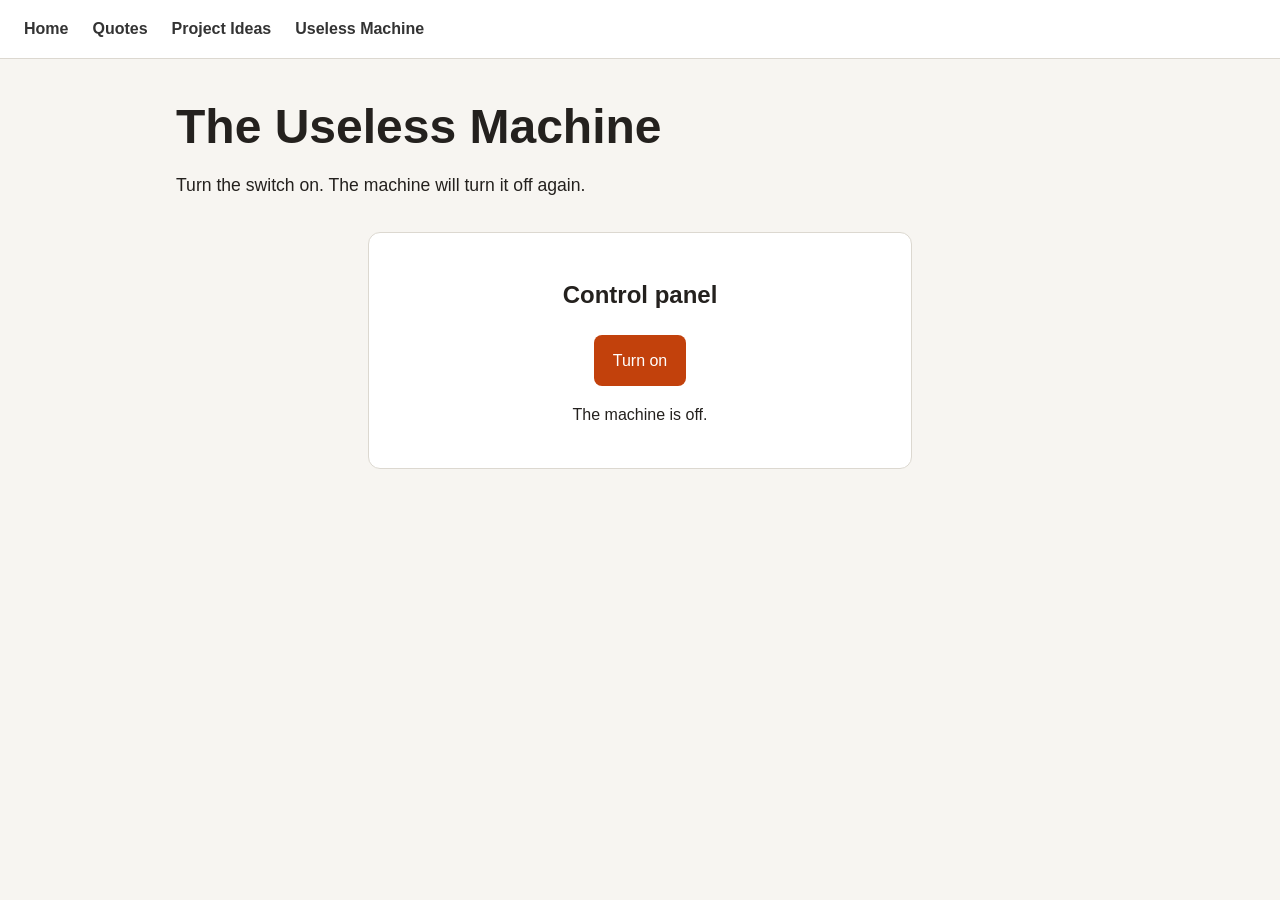
==== machine.html @ a416a0f3 "Add shared navigation and useless machine" ====
<!doctype html>
<html lang="en">
<head>
  <meta charset="utf-8">
  <meta name="viewport" content="width=device-width, initial-scale=1">
  <title>Useless Machine | Learning HTML</title>
  <link rel="stylesheet" href="style.css">
</head>
<body>
  <div id="site-nav"></div>
  <main>
    <h1>The Useless Machine</h1>
    <p>Turn the switch on. The machine will turn it off again.</p>
    <section class="machine" aria-labelledby="machine-title">
      <h2 id="machine-title">Control panel</h2>
      <button id="power-button" type="button" aria-pressed="false">Turn on</button>
      <p id="machine-message" aria-live="polite">The machine is off.</p>
    </section>
  </main>
  <script src="nav.js"></script>
  <script src="machine.js"></script>
</body>
</html>
---- style.css ----
.quote {
  max-width: 34rem;
  margin: 1.5rem auto;
  padding: 1.1rem 1.3rem;
  background: #fff;
  border: 1px solid #dcd8d0;
  border-left: 4px solid #c2410c;
  border-radius: 10px;
}

.quote blockquote {
  margin: 0;
  font-size: 1.1rem;
  line-height: 1.6;
}

.quote footer {
  margin-top: 0.75rem;
  color: #5f5b55;
  font-size: 0.9rem;
}

.quote-feature {
  max-width: 34rem;
  margin: 2rem auto;
  padding: 1.5rem;
  color: #fff;
  background: #c2410c;
  border-radius: 12px;
}

.quote-feature blockquote {
  margin: 0.5rem 0;
  font-size: 1.5rem;
  line-height: 1.4;
}

.quote-feature #random-author {
  text-align: right;
}

img {
  max-width: 100%;
  height: auto;
  display: block;
}

.site-nav {
  position: sticky;
  top: 0;
  z-index: 10;
  display: flex;
  gap: 1.5rem;
  padding: 1rem 1.5rem;
  background: #fff;
  border-bottom: 1px solid #dcd8d0;
}

.site-nav a {
  color: #333;
  text-decoration: none;
  font-weight: bold;
}

.site-nav a:hover {
  color: #c2410c;
}

.machine {
  max-width: 34rem;
  margin: 2rem auto;
  padding: 1.5rem;
  background: #fff;
  border: 1px solid #dcd8d0;
  border-radius: 12px;
  text-align: center;
}

.machine button {
  padding: 0.8rem 1.2rem;
  color: #fff;
  background: #c2410c;
  border: 0;
  border-radius: 8px;
  font: inherit;
  cursor: pointer;
}

.machine button:disabled {
  opacity: 0.65;
  cursor: wait;
}
* {
  box-sizing: border-box;
}

body {
  margin: 0;
  color: #24211e;
  background: #f7f5f1;
  font-family: Arial, Helvetica, sans-serif;
  line-height: 1.6;
}

main {
  width: min(100% - 2rem, 58rem);
  margin: 2.5rem auto;
}

h1 {
  margin-bottom: 0.75rem;
  color: #24211e;
  font-size: clamp(2rem, 5vw, 3rem);
  line-height: 1.15;
}

main > p {
  max-width: 42rem;
  font-size: 1.1rem;
}

main > img {
  width: 100%;
  max-height: 28rem;
  margin: 1.5rem 0;
  object-fit: cover;
  border-radius: 12px;
}

main ul {
  padding: 1.5rem 1.5rem 1.5rem 3rem;
  background: #fff;
  border: 1px solid #dcd8d0;
  border-radius: 10px;
}

main li + li {
  margin-top: 0.6rem;
}

@media (max-width: 600px) {
  .site-nav {
    flex-wrap: wrap;
    gap: 0.6rem 1rem;
    padding: 0.8rem 1rem;
  }

  main {
    margin-top: 1.5rem;
  }

  .quote-feature,
  .quote,
  .machine {
    padding: 1rem;
  }
}
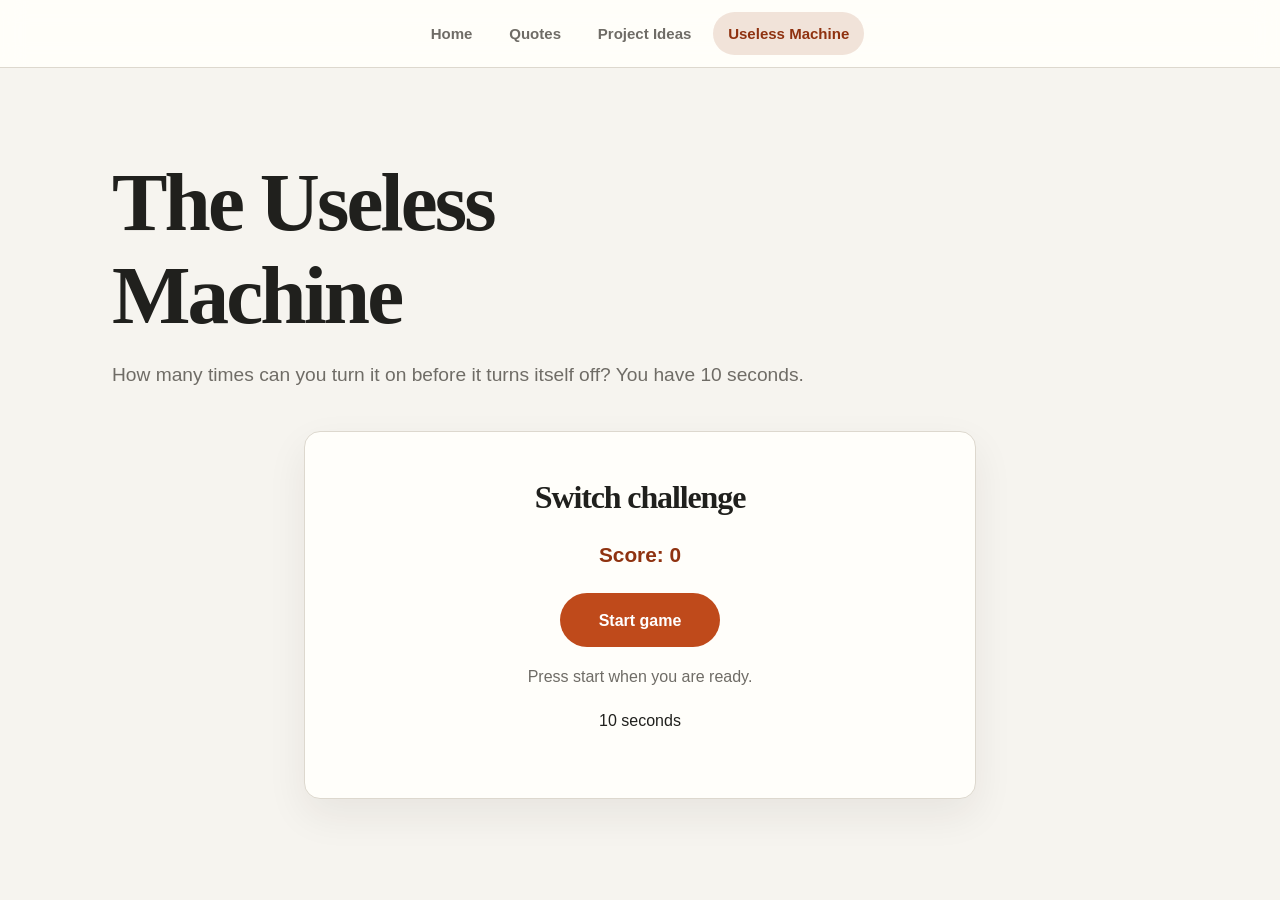
==== commit 0843b8c3: "Finish class site gallery and switch game" ====
--- a/machine.html
+++ b/machine.html
@@ -10,11 +10,13 @@
   <div id="site-nav"></div>
   <main>
     <h1>The Useless Machine</h1>
-    <p>Turn the switch on. The machine will turn it off again.</p>
+    <p>How many times can you turn it on before it turns itself off? You have 10 seconds.</p>
     <section class="machine" aria-labelledby="machine-title">
-      <h2 id="machine-title">Control panel</h2>
-      <button id="power-button" type="button" aria-pressed="false">Turn on</button>
-      <p id="machine-message" aria-live="polite">The machine is off.</p>
+      <h2 id="machine-title">Switch challenge</h2>
+      <p class="game-score">Score: <output id="score">0</output></p>
+      <button id="power-button" type="button">Start game</button>
+      <p id="machine-message" aria-live="polite">Press start when you are ready.</p>
+      <p id="time-left">10 seconds</p>
     </section>
   </main>
   <script src="nav.js"></script>
--- a/style.css
+++ b/style.css
@@ -1,48 +1,27 @@
-.quote {
-  max-width: 34rem;
-  margin: 1.5rem auto;
-  padding: 1.1rem 1.3rem;
-  background: #fff;
-  border: 1px solid #dcd8d0;
-  border-left: 4px solid #c2410c;
-  border-radius: 10px;
-}
-
-.quote blockquote {
+:root {
+  color-scheme: light;
+  --ink: #20201d;
+  --muted: #6f6c66;
+  --paper: #f6f4ef;
+  --surface: #fffefa;
+  --line: #ddd8ce;
+  --accent: #bf4a1b;
+  --accent-dark: #8f3210;
+  --soft-accent: #f1e3d9;
+  --content-width: 66rem;
+}
+
+* { box-sizing: border-box; }
+
+html { scroll-behavior: smooth; }
+
+body {
   margin: 0;
-  font-size: 1.1rem;
-  line-height: 1.6;
-}
-
-.quote footer {
-  margin-top: 0.75rem;
-  color: #5f5b55;
-  font-size: 0.9rem;
-}
-
-.quote-feature {
-  max-width: 34rem;
-  margin: 2rem auto;
-  padding: 1.5rem;
-  color: #fff;
-  background: #c2410c;
-  border-radius: 12px;
-}
-
-.quote-feature blockquote {
-  margin: 0.5rem 0;
-  font-size: 1.5rem;
-  line-height: 1.4;
-}
-
-.quote-feature #random-author {
-  text-align: right;
-}
-
-img {
-  max-width: 100%;
-  height: auto;
-  display: block;
+  color: var(--ink);
+  background: var(--paper);
+  font-family: "Segoe UI", Arial, sans-serif;
+  font-size: 1rem;
+  line-height: 1.7;
 }
 
 .site-nav {
@@ -50,108 +29,264 @@
   top: 0;
   z-index: 10;
   display: flex;
-  gap: 1.5rem;
-  padding: 1rem 1.5rem;
-  background: #fff;
-  border-bottom: 1px solid #dcd8d0;
+  justify-content: center;
+  flex-wrap: wrap;
+  gap: 0.4rem;
+  padding: 0.75rem 1rem;
+  background: rgb(255 254 250 / 94%);
+  border-bottom: 1px solid var(--line);
+  backdrop-filter: blur(12px);
 }
 
 .site-nav a {
-  color: #333;
+  padding: 0.55rem 0.95rem;
+  color: var(--muted);
+  border-radius: 999px;
+  font-size: 0.94rem;
+  font-weight: 650;
   text-decoration: none;
-  font-weight: bold;
-}
-
-.site-nav a:hover {
-  color: #c2410c;
-}
-
-.machine {
-  max-width: 34rem;
-  margin: 2rem auto;
-  padding: 1.5rem;
-  background: #fff;
-  border: 1px solid #dcd8d0;
-  border-radius: 12px;
-  text-align: center;
-}
-
-.machine button {
-  padding: 0.8rem 1.2rem;
-  color: #fff;
-  background: #c2410c;
-  border: 0;
-  border-radius: 8px;
-  font: inherit;
-  cursor: pointer;
-}
-
-.machine button:disabled {
-  opacity: 0.65;
-  cursor: wait;
-}
-* {
-  box-sizing: border-box;
-}
-
-body {
-  margin: 0;
-  color: #24211e;
-  background: #f7f5f1;
-  font-family: Arial, Helvetica, sans-serif;
-  line-height: 1.6;
+  transition: color 160ms ease, background-color 160ms ease, transform 160ms ease;
+}
+
+.site-nav a:hover,
+.site-nav a[aria-current="page"] {
+  color: var(--accent-dark);
+  background: var(--soft-accent);
+}
+
+.site-nav a:hover { transform: translateY(-1px); }
+
+a:focus-visible,
+button:focus-visible {
+  outline: 3px solid #e4a17f;
+  outline-offset: 3px;
 }
 
 main {
-  width: min(100% - 2rem, 58rem);
-  margin: 2.5rem auto;
+  width: min(100% - 2.5rem, var(--content-width));
+  margin: clamp(2.5rem, 7vw, 5.5rem) auto;
+}
+
+h1, h2 {
+  color: var(--ink);
+  font-family: Georgia, "Times New Roman", serif;
+  font-weight: 600;
+  letter-spacing: -0.035em;
+  line-height: 1.12;
 }
 
 h1 {
-  margin-bottom: 0.75rem;
-  color: #24211e;
-  font-size: clamp(2rem, 5vw, 3rem);
-  line-height: 1.15;
+  max-width: 16ch;
+  margin: 0 0 1rem;
+  font-size: clamp(2.6rem, 7vw, 5.2rem);
+}
+
+h2 {
+  margin: 0 0 0.75rem;
+  font-size: clamp(1.5rem, 3vw, 2rem);
 }
 
 main > p {
-  max-width: 42rem;
-  font-size: 1.1rem;
+  max-width: 45rem;
+  margin: 0 0 1.5rem;
+  color: var(--muted);
+  font-size: clamp(1.05rem, 2vw, 1.2rem);
 }
 
 main > img {
   width: 100%;
-  max-height: 28rem;
-  margin: 1.5rem 0;
+  max-height: 34rem;
+  margin: 2rem 0;
   object-fit: cover;
-  border-radius: 12px;
+  border: 1px solid var(--line);
+  border-radius: 1rem;
+  box-shadow: 0 1rem 2.8rem rgb(44 34 25 / 10%);
+}
+
+.quote {
+  max-width: 46rem;
+  margin: 1.1rem auto;
+  padding: 1.35rem 1.6rem;
+  background: var(--surface);
+  border: 1px solid var(--line);
+  border-left: 4px solid var(--accent);
+  border-radius: 0.35rem 0.9rem 0.9rem 0.35rem;
+  box-shadow: 0 0.4rem 1.2rem rgb(44 34 25 / 4%);
+  transition: transform 180ms ease, box-shadow 180ms ease;
+}
+
+.quote:hover {
+  transform: translateY(-2px);
+  box-shadow: 0 0.8rem 1.8rem rgb(44 34 25 / 8%);
+}
+
+.quote blockquote { margin: 0; }
+.quote blockquote p {
+  margin: 0;
+  font-family: Georgia, "Times New Roman", serif;
+  font-size: clamp(1.1rem, 2.2vw, 1.35rem);
+  line-height: 1.5;
+}
+
+.quote footer {
+  margin-top: 0.8rem;
+  color: var(--muted);
+  font-size: 0.92rem;
+}
+
+.quote cite { color: var(--ink); font-weight: 700; }
+
+.quote-feature {
+  max-width: 52rem;
+  margin: 2.5rem auto 3.5rem;
+  padding: clamp(1.5rem, 5vw, 3.2rem);
+  color: #fffaf4;
+  background: var(--accent-dark);
+  border-radius: 1rem;
+  box-shadow: 0 1.2rem 2.8rem rgb(91 40 19 / 16%);
+}
+
+.quote-feature .eyebrow {
+  margin: 0 0 0.8rem;
+  color: #f4c4a9;
+  font-size: 0.82rem;
+  font-weight: 750;
+  letter-spacing: 0.12em;
+  text-transform: uppercase;
+}
+
+.quote-feature blockquote {
+  margin: 0.5rem 0 1rem;
+  font-family: Georgia, "Times New Roman", serif;
+  font-size: clamp(1.6rem, 4vw, 2.5rem);
+  line-height: 1.3;
+}
+
+.quote-feature #random-author {
+  margin: 0;
+  color: #f4c4a9;
+  font-size: 1rem;
+  text-align: right;
 }
 
 main ul {
-  padding: 1.5rem 1.5rem 1.5rem 3rem;
-  background: #fff;
-  border: 1px solid #dcd8d0;
-  border-radius: 10px;
-}
-
-main li + li {
-  margin-top: 0.6rem;
-}
+  max-width: 48rem;
+  margin: 2rem 0;
+  padding: 0;
+  list-style: none;
+  border-top: 1px solid var(--line);
+}
+
+main li {
+  padding: 1rem 0 1rem 2.5rem;
+  border-bottom: 1px solid var(--line);
+  position: relative;
+}
+
+main li::before {
+  content: "→";
+  position: absolute;
+  left: 0.2rem;
+  color: var(--accent);
+  font-weight: 800;
+}
+
+.machine {
+  max-width: 42rem;
+  margin: 2.5rem auto;
+  padding: clamp(1.5rem, 5vw, 3rem);
+  background: var(--surface);
+  border: 1px solid var(--line);
+  border-radius: 1rem;
+  box-shadow: 0 1rem 2.5rem rgb(44 34 25 / 7%);
+  text-align: center;
+}
+
+.machine button {
+  min-width: 10rem;
+  padding: 0.85rem 1.35rem;
+  color: white;
+  background: var(--accent);
+  border: 0;
+  border-radius: 999px;
+  font: inherit;
+  font-weight: 750;
+  cursor: pointer;
+  transition: background-color 160ms ease, transform 160ms ease;
+}
+
+.machine button:hover:not(:disabled) {
+  background: var(--accent-dark);
+  transform: translateY(-2px);
+}
+
+.machine button:disabled { opacity: 0.72; cursor: wait; }
+.machine #machine-message { margin: 1rem 0 0; color: var(--muted); }
 
 @media (max-width: 600px) {
-  .site-nav {
-    flex-wrap: wrap;
-    gap: 0.6rem 1rem;
-    padding: 0.8rem 1rem;
+  .site-nav { gap: 0.15rem; padding: 0.5rem; }
+  .site-nav a { padding: 0.45rem 0.7rem; font-size: 0.88rem; }
+  main { width: min(100% - 1.5rem, var(--content-width)); margin: 2rem auto; }
+  h1 { font-size: clamp(2.3rem, 12vw, 3.6rem); }
+  .quote, .quote-feature, .machine { padding: 1.15rem; }
+  main > img { max-height: 22rem; border-radius: 0.7rem; }
+}
+
+@media (prefers-reduced-motion: reduce) {
+  *, *::before, *::after { scroll-behavior: auto !important; transition-duration: 0.01ms !important; }
+}
+
+.image-sprinkles {
+  display: grid;
+  grid-template-columns: 1.05fr 0.9fr 1.05fr;
+  grid-template-rows: 10rem 9rem;
+  gap: 0.8rem;
+  width: min(100%, 49rem);
+  margin: 4rem auto 1rem;
+  align-items: stretch;
+}
+
+.image-sprinkles img {
+  display: block;
+  width: 100%;
+  height: 100%;
+  min-height: 0;
+  object-fit: cover;
+  border: 0;
+  border-radius: 0.8rem;
+  box-shadow: 0 0.7rem 1.6rem rgb(44 34 25 / 12%);
+}
+
+.sprinkle-flower {
+  grid-column: 1;
+  grid-row: 1 / 3;
+  transform: rotate(-2deg) translateY(0.5rem);
+}
+
+.sprinkle-abstract {
+  grid-column: 2 / 4;
+  grid-row: 1;
+  transform: rotate(1deg);
+}
+
+.sprinkle-stalks {
+  grid-column: 2;
+  grid-row: 2;
+  transform: rotate(-1deg) translateY(0.3rem);
+}
+
+.sprinkle-clouds {
+  grid-column: 3;
+  grid-row: 2;
+  transform: rotate(2deg) translateY(-0.2rem);
+}
+
+@media (max-width: 600px) {
+  .image-sprinkles {
+    grid-template-rows: 8rem 7rem;
+    gap: 0.55rem;
+    margin-top: 2.5rem;
   }
-
-  main {
-    margin-top: 1.5rem;
-  }
-
-  .quote-feature,
-  .quote,
-  .machine {
-    padding: 1rem;
-  }
-}+}
+.game-score { font-size: 1.3rem; font-weight: 750; color: var(--accent-dark); }
+#time-left { font-variant-numeric: tabular-nums; }
